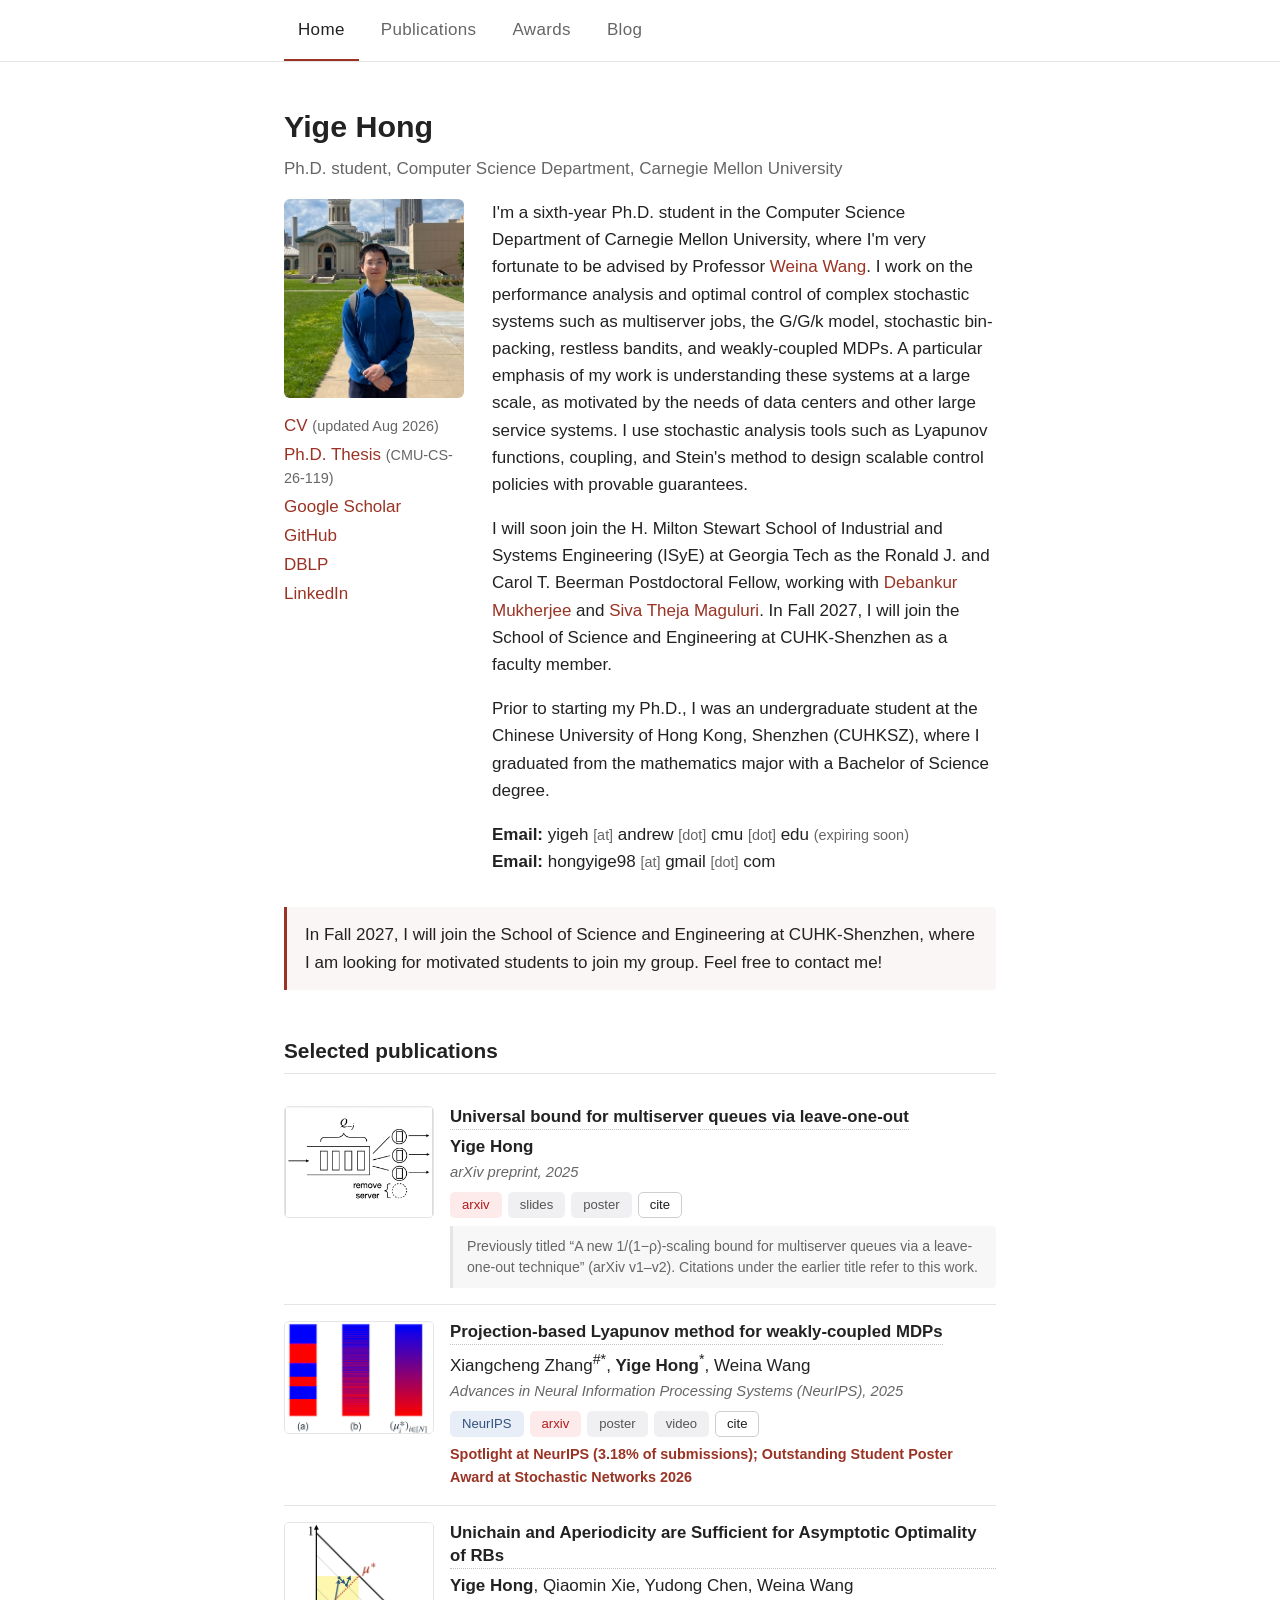
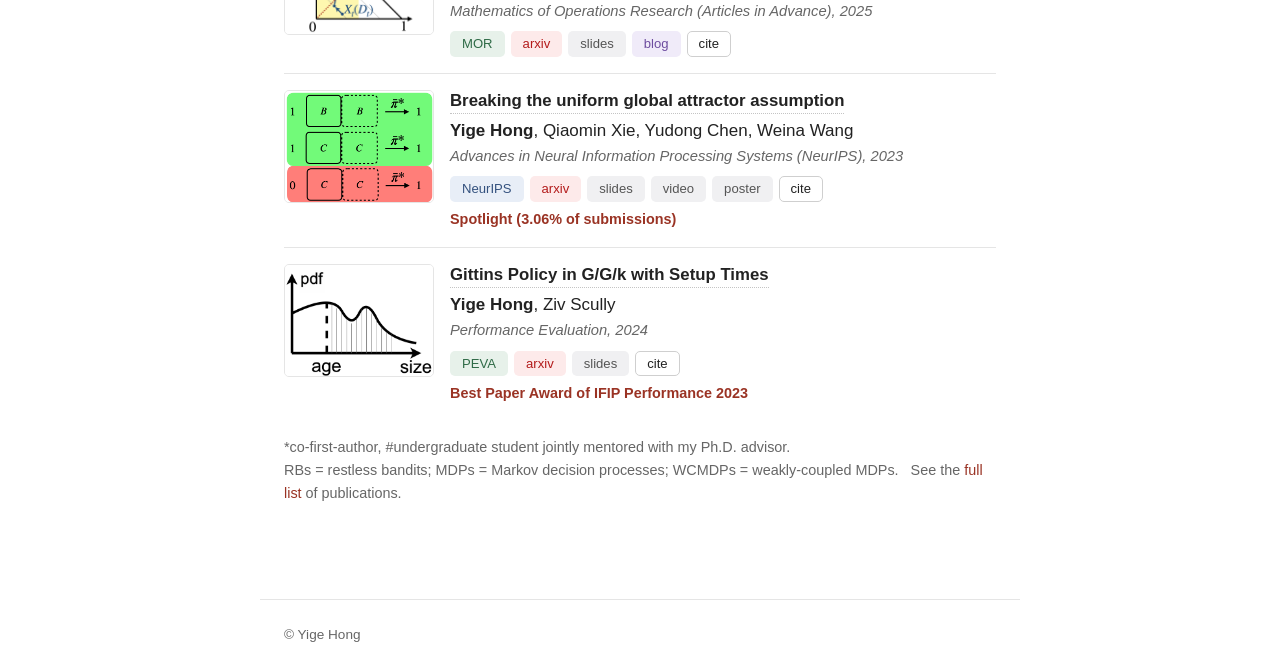
==== index.html @ 91092216 "Updated ggn paper's title and CV" ====
<!doctype html>
<html lang="en">
<head>
  <meta charset="utf-8">
  <meta name="viewport" content="width=device-width, initial-scale=1">
  <title>Yige Hong</title>
  <link rel="stylesheet" href="style.css">
  <!-- GoatCounter: privacy-friendly analytics, no cookies. Dashboard
       at https://yigehong.goatcounter.com (private, login required). -->
  <script data-goatcounter="https://yigehong.goatcounter.com/count"
          async src="https://gc.zgo.at/count.js"></script>
</head>
<body>
  <nav class="topbar">
    <div class="topbar-inner">
      <a href="index.html" class="active">Home</a>
      <a href="publications.html">Publications</a>
      <a href="awards.html">Awards</a>
      <a href="https://www.cs.cmu.edu/~csd-phd-blog/2026/restless-bandits/" target="_blank" rel="noopener">Blog</a>
    </div>
  </nav>

  <main>
    <h1>Yige Hong</h1>
    <p class="subtitle">Ph.D. student, Computer Science Department, Carnegie Mellon University</p>

    <div class="intro">
      <div class="intro-left">
        <img class="photo" src="assets/img/my_photo_cmu.jpeg" alt="Yige Hong">
        <ul class="links">
          <li><a href="assets/pdf/CV260806_YigeHong.pdf?v=3" data-goatcounter-click="cv-pdf">CV</a> <span class="note">(updated Aug 2026)</span></li>
          <li><a href="http://reports-archive.adm.cs.cmu.edu/anon/2026/CMU-CS-26-119.pdf" data-goatcounter-click="thesis-pdf">Ph.D. Thesis</a> <span class="note">(CMU-CS-26-119)</span></li>
          <li><a href="https://scholar.google.com/citations?user=D-5fj0kAAAAJ&hl=en">Google Scholar</a></li>
          <li><a href="https://github.com/yigehong">GitHub</a></li>
          <li><a href="https://dblp.org/pid/301/8925.html">DBLP</a></li>
          <li><a href="https://www.linkedin.com/in/yige-hong-0491a0254/">LinkedIn</a></li>
        </ul>
      </div>
      <div class="bio">
        <p>
          I'm a sixth-year Ph.D. student in the Computer Science Department of
          Carnegie Mellon University, where I'm very fortunate to be advised by
          Professor <a href="http://www.cs.cmu.edu/~weinaw/">Weina Wang</a>.
          I work on the performance analysis and optimal control of complex
          stochastic systems such as multiserver jobs, the G/G/k model,
          stochastic bin-packing, restless bandits, and weakly-coupled MDPs.
          A particular emphasis of my work is understanding these systems at a
          large scale, as motivated by the needs of data centers and other large
          service systems. I use stochastic analysis tools such as Lyapunov
          functions, coupling, and Stein's method to design scalable control
          policies with provable guarantees.
        </p>
        <p>
          I will soon join the H. Milton Stewart School of Industrial and Systems
          Engineering (ISyE) at Georgia Tech as the Ronald J. and Carol T. Beerman
          Postdoctoral Fellow, working with
          <a href="https://sites.google.com/site/debankurm/home">Debankur Mukherjee</a>
          and <a href="https://sites.google.com/site/sivatheja/">Siva Theja Maguluri</a>.
          In Fall 2027, I will join the School of Science and Engineering
          at CUHK-Shenzhen as a faculty member.
        </p>
        <p>
          Prior to starting my Ph.D., I was an undergraduate student at the
          Chinese University of Hong Kong, Shenzhen (CUHKSZ), where I graduated
          from the mathematics major with a Bachelor of Science degree.
        </p>
        <p class="contact">
          <span class="label">Email:</span>
          yigeh <span class="note">[at]</span> andrew <span class="note">[dot]</span> cmu <span class="note">[dot]</span> edu
          <span class="note">(expiring soon)</span>
          <br>
          <span class="label">Email:</span>
          hongyige98 <span class="note">[at]</span> gmail <span class="note">[dot]</span> com
        </p>
      </div>
    </div>

    <div class="callout">
      In Fall 2027, I will join the School of Science and Engineering at
      CUHK-Shenzhen, where I am looking for motivated students to join my group.
      Feel free to contact me!
    </div>

    <h2>Selected publications</h2>
    <div id="selected-pubs"></div>
    <p class="note">
      *co-first-author, #undergraduate student jointly mentored with my Ph.D. advisor.
      <br>
      RBs = restless bandits; MDPs = Markov decision processes; WCMDPs = weakly-coupled MDPs.
      &nbsp; See the <a href="publications.html">full list</a> of publications.
    </p>
  </main>

  <footer>
    &copy; Yige Hong
  </footer>

  <script src="data/publications.js"></script>
  <script src="site.js"></script>
  <script>renderSelectedPublications("selected-pubs");</script>
</body>
</html>
---- style.css ----
/* ---- Minimal academic site ---- */
:root {
  --text: #222;
  --muted: #666;
  --accent: #9a3324;      /* CMU-ish muted red */
  --border: #e5e5e5;
  --bg: #ffffff;
  --maxw: 760px;
}

* { box-sizing: border-box; }

html { -webkit-text-size-adjust: 100%; }

body {
  margin: 0;
  font-family: -apple-system, BlinkMacSystemFont, "Segoe UI", Helvetica, Arial, sans-serif;
  font-size: 17px;
  line-height: 1.6;
  color: var(--text);
  background: var(--bg);
}

a {
  color: var(--accent);
  text-decoration: none;
}
a:hover { text-decoration: underline; }

/* ---- Top bar ---- */
.topbar {
  border-bottom: 1px solid var(--border);
  position: sticky;
  top: 0;
  background: var(--bg);
  z-index: 10;
}
.topbar-inner {
  max-width: var(--maxw);
  margin: 0 auto;
  padding: 0 24px;
  display: flex;
  gap: 8px;
}
.topbar a {
  display: inline-block;
  padding: 16px 14px;
  color: var(--muted);
  font-weight: 500;
  letter-spacing: 0.02em;
}
.topbar a:hover { color: var(--text); text-decoration: none; }
.topbar a.active { color: var(--text); border-bottom: 2px solid var(--accent); }

/* ---- Layout ---- */
main {
  max-width: var(--maxw);
  margin: 0 auto;
  padding: 40px 24px 80px;
}

h1 { font-size: 1.9rem; margin: 0 0 4px; }
h2 {
  font-size: 1.3rem;
  margin: 44px 0 16px;
  padding-bottom: 6px;
  border-bottom: 1px solid var(--border);
}
.subtitle { color: var(--muted); margin-top: 0; }

/* ---- Home intro ---- */
.intro { display: flex; gap: 28px; align-items: flex-start; flex-wrap: wrap; }
.intro-left { width: 180px; flex-shrink: 0; }
.intro .photo {
  width: 100%;
  border-radius: 6px;
  display: block;
}
.intro .bio { flex: 1; min-width: 260px; }
.intro .bio p:first-child { margin-top: 0; }

.contact { margin-top: 8px; margin-bottom: 4px; }
.contact .label { font-weight: 600; }

/* Link list stacked under the photo. */
.links {
  list-style: none;
  padding: 0;
  margin: 14px 0 0;
  font-weight: 500;
}
.links li { padding: 3px 0; line-height: 1.35; }

.callout {
  margin-top: 28px;
  padding: 14px 18px;
  background: #faf6f5;
  border-left: 3px solid var(--accent);
  border-radius: 0 4px 4px 0;
}

/* ---- View toggle ---- */
.view-toggle {
  display: inline-flex;
  border: 1px solid var(--border);
  border-radius: 6px;
  overflow: hidden;
  margin: 4px 0 8px;
}
.view-toggle button {
  border: none;
  background: var(--bg);
  color: var(--muted);
  font: inherit;
  font-size: 0.92rem;
  padding: 7px 16px;
  cursor: pointer;
}
.view-toggle button + button { border-left: 1px solid var(--border); }
.view-toggle button:hover { color: var(--text); }
.view-toggle button.active { background: var(--accent); color: #fff; }

/* ---- Year-group header (chronological view) ---- */
.year-head {
  font-size: 1.05rem;
  color: var(--muted);
  font-weight: 600;
  letter-spacing: 0.04em;
  margin: 32px 0 4px;
  padding-bottom: 4px;
  border-bottom: 1px solid var(--border);
}
.year-head:first-child { margin-top: 12px; }

/* ---- Area selector (by-area view) ---- */
.area-cards {
  display: grid;
  grid-template-columns: 1fr 1fr;
  gap: 16px;
  margin: 8px 0 24px;
}
.area-card {
  display: flex;
  flex-direction: column;
  gap: 8px;
  padding: 10px;
  background: var(--bg);
  border: 1px solid var(--border);
  border-radius: 8px;
  cursor: pointer;
  font: inherit;
  text-align: center;
  transition: border-color 0.12s ease, box-shadow 0.12s ease;
}
.area-card:hover { border-color: var(--muted); }
.area-card.active {
  border-color: var(--accent);
  box-shadow: 0 0 0 1px var(--accent);
}
.area-card-img {
  display: block;
  width: 100%;
  height: auto;
  border-radius: 4px;
}
.area-card-label {
  font-size: 0.92rem;
  font-weight: 600;
  color: var(--text);
  line-height: 1.3;
}

/* Slim bar for image-less areas (e.g. "Other topics"). */
.area-bars { margin: 0 0 24px; }
.area-bar {
  display: flex;
  align-items: center;
  justify-content: space-between;
  width: 100%;
  padding: 11px 16px;
  background: var(--bg);
  border: 1px solid var(--border);
  border-radius: 8px;
  cursor: pointer;
  font: inherit;
  text-align: left;
  transition: border-color 0.12s ease, box-shadow 0.12s ease;
}
.area-bar:hover { border-color: var(--muted); }
.area-bar.active {
  border-color: var(--accent);
  box-shadow: 0 0 0 1px var(--accent);
}
.area-bar-label { font-size: 0.92rem; font-weight: 600; color: var(--text); }
.area-bar-chevron { color: var(--muted); font-size: 1.2rem; line-height: 1; }

/* ---- Publications (title-first hierarchy) ---- */
.pub-list { list-style: none; padding: 0; margin: 0; }
.pub-list li {
  padding: 16px 0;
  border-bottom: 1px solid var(--border);
}
.pub-list li:last-child { border-bottom: none; }
.pub-list li.has-thumb {
  display: flex;
  gap: 16px;
  align-items: flex-start;
}
.pub-thumb {
  width: 150px;
  flex-shrink: 0;
  aspect-ratio: 4 / 3;
  object-fit: cover;
  object-position: left top;   /* crop the lower / right part */
  border: 1px solid var(--border);
  border-radius: 5px;
  background: #fafafa;
}
.pub-body { flex: 1; min-width: 0; }

/* Typographic "cover" tile for works without a thumbnail. */
.pub-thumb-cover {
  display: flex;
  align-items: center;
  justify-content: center;
  text-align: center;
  padding: 8px;
  background: linear-gradient(135deg, #dcebff, #e9e2ff);
  color: #33529c;
}
.pub-thumb-cover span {
  font-size: 0.82rem;
  font-weight: 600;
  letter-spacing: 0.01em;
  line-height: 1.25;
}

.pub-head {
  display: flex;
  gap: 8px;
  align-items: baseline;
}
.pub-title {
  font-size: 1.05rem;
  font-weight: 600;
  line-height: 1.35;
  color: var(--text);
}
/* Shortened titles carry the full version in a custom hover
   tooltip (immediate, unlike the delayed native title tooltip). */
.pub-title[data-full] {
  position: relative;
  border-bottom: 1px dotted #c4c4c4;
  cursor: help;
}
.pub-title[data-full]:hover::after {
  content: attr(data-full);
  position: absolute;
  left: 0;
  top: calc(100% + 6px);
  z-index: 30;
  width: max-content;
  max-width: 360px;
  white-space: normal;
  font-size: 0.82rem;
  font-weight: 400;
  line-height: 1.4;
  color: #fff;
  background: #2a2a2a;
  padding: 8px 11px;
  border-radius: 6px;
  box-shadow: 0 6px 18px rgba(0, 0, 0, 0.22);
}
.pub-authors { margin-top: 3px; color: var(--text); }
.pub-authors b { font-weight: 600; }
.pub-venue {
  margin-top: 1px;
  font-style: italic;
  font-size: 0.92rem;
  color: var(--muted);
}
.pub-actions {
  margin-top: 8px;
  display: flex;
  align-items: center;
  gap: 6px;
  flex-wrap: wrap;
}

/* Link + cite buttons share a pill shape. */
.pub-link-btn,
.cite-btn {
  display: inline-block;
  font: inherit;
  font-size: 0.82rem;
  line-height: 1.2;
  border: 1px solid transparent;
  border-radius: 5px;
  padding: 4px 11px;
  cursor: pointer;
  text-decoration: none;
  transition: background-color 0.12s ease, color 0.12s ease, border-color 0.12s ease;
}
.pub-link-btn:hover { text-decoration: none; color: #fff; }

/* Publication-type links, each its own color; artifact links
   (slides / poster / video / talk) share one neutral color. */
.link-arxiv      { background: #fdeaea; color: #b31b1b; }  /* arXiv red */
.link-arxiv:hover { background: #b31b1b; }
.link-journal    { background: #e7f1ea; color: #2f6b47; }  /* journal green */
.link-journal:hover { background: #2f6b47; }
.link-conference { background: #e8eef7; color: #33517e; }  /* conference blue */
.link-conference:hover { background: #33517e; }
.link-resource   { background: #f0f0f2; color: #555; }     /* slides/poster/... */
.link-resource:hover { background: #555; }
.link-blog       { background: #f0ebf9; color: #6d4c9f; }  /* blog post */
.link-blog:hover { background: #6d4c9f; }

/* Cite: outlined, to set the special action apart from the
   filled resource/venue pills. */
.cite-btn {
  background: transparent;
  color: var(--text);
  border-color: #cfcfcf;
}
.cite-btn:hover { background: var(--text); color: #fff; border-color: var(--text); }
.cite-btn.cite-done { background: #2f6b47; color: #fff; border-color: #2f6b47; }

.award {
  margin-top: 6px;
  color: var(--accent);
  font-weight: 600;
  font-size: 0.9rem;
}

/* Explanatory note for a work (e.g. authorship clarification). */
.pub-note {
  margin-top: 8px;
  padding: 10px 14px;
  font-size: 0.88rem;
  line-height: 1.5;
  color: var(--muted);
  background: #f7f7f8;
  border-left: 3px solid var(--border);
  border-radius: 0 4px 4px 0;
}
.pub-note p { margin: 0 0 8px; }
.pub-note p:last-child { margin-bottom: 0; }
.pub-note-credit {
  font-size: 0.92rem;
  font-weight: 500;
  color: var(--text);
}
.note { color: var(--muted); font-size: 0.9rem; }

/* ---- Awards page ---- */
.award-list { list-style: none; padding: 0; margin: 0; }
.award-list li {
  display: flex;
  justify-content: space-between;
  gap: 20px;
  align-items: baseline;
  padding: 14px 0;
  border-bottom: 1px solid var(--border);
}
.award-list li:last-child { border-bottom: none; }
.award-name { font-weight: 500; }
.award-paper { font-weight: 400; font-style: italic; color: var(--muted); }
.award-year {
  flex-shrink: 0;
  color: var(--muted);
  font-variant-numeric: tabular-nums;
}

footer {
  max-width: var(--maxw);
  margin: 0 auto;
  padding: 24px;
  color: var(--muted);
  font-size: 0.85rem;
  border-top: 1px solid var(--border);
}

@media (max-width: 520px) {
  body { font-size: 16px; }
  .intro-left { width: 140px; }
  .area-cards { grid-template-columns: 1fr; }
  .pub-list li.has-thumb { flex-direction: column; }
  .pub-thumb { width: 100%; max-width: 220px; }
}
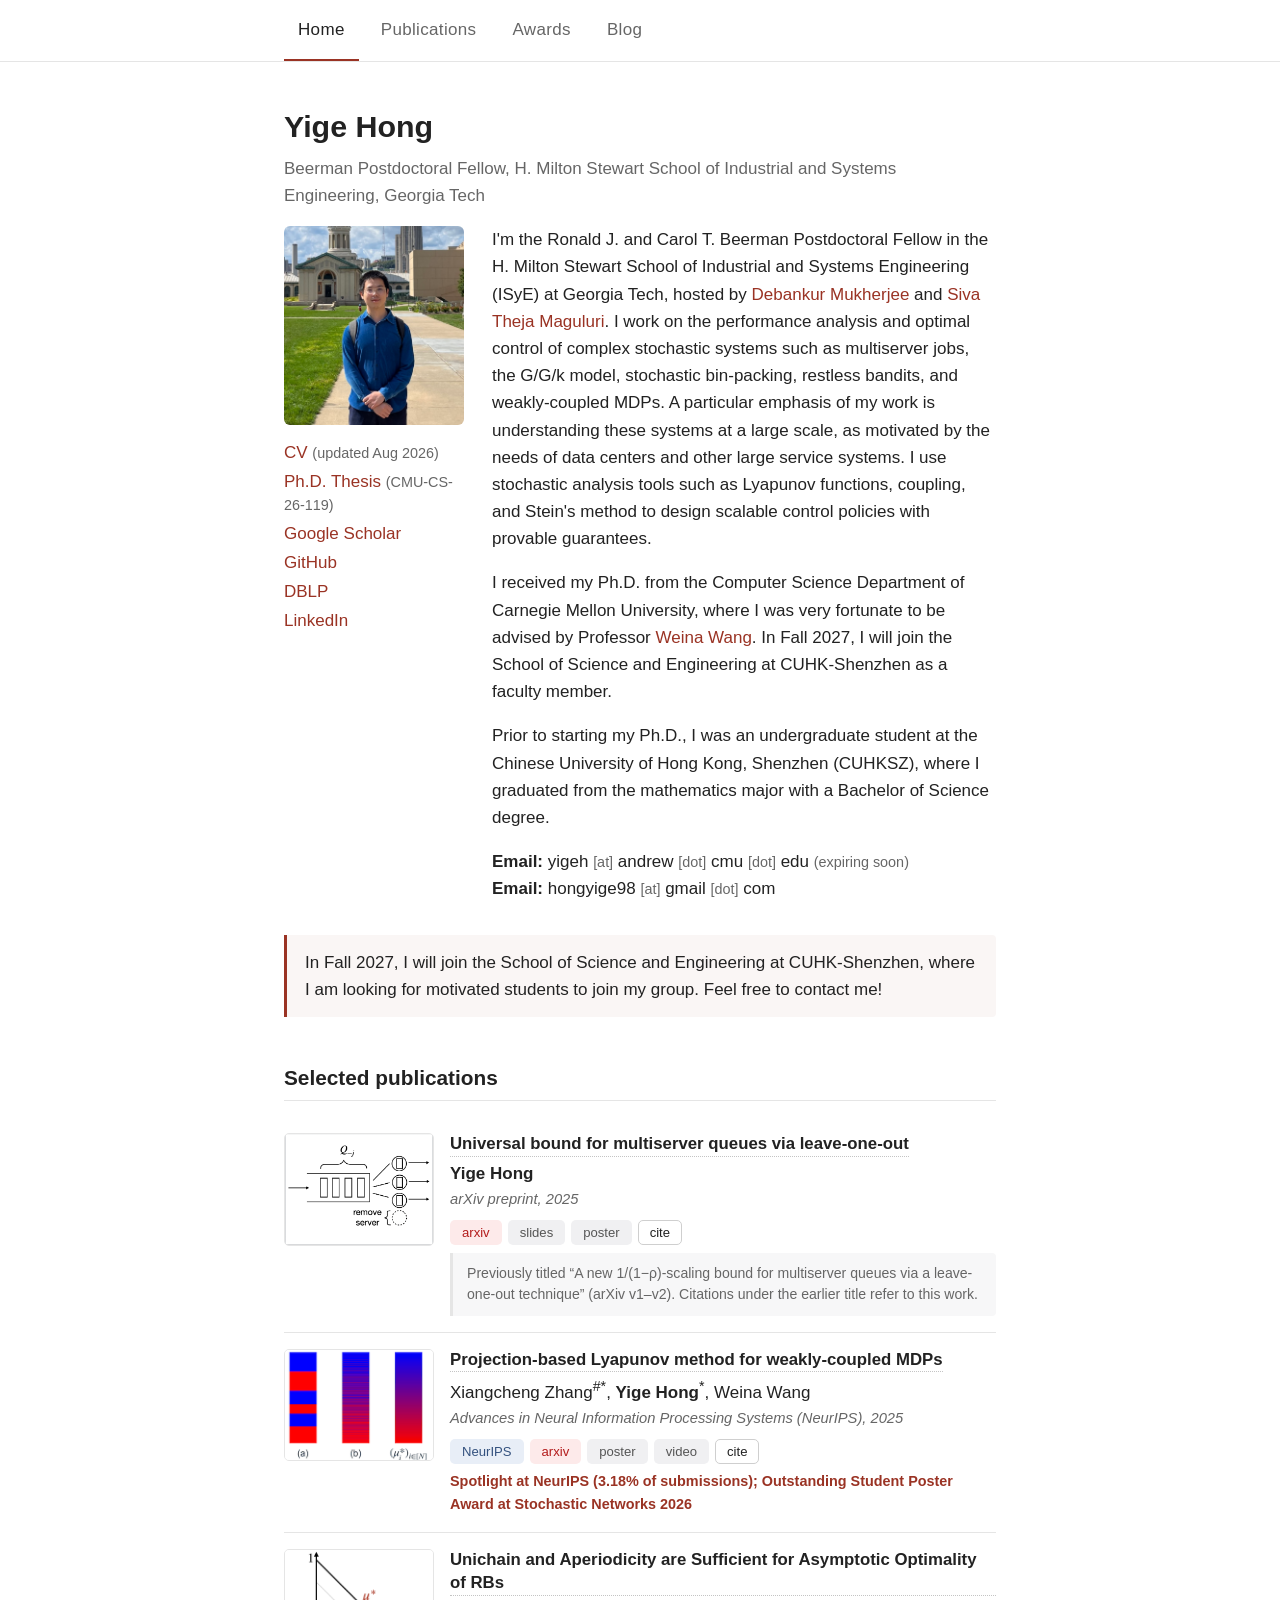
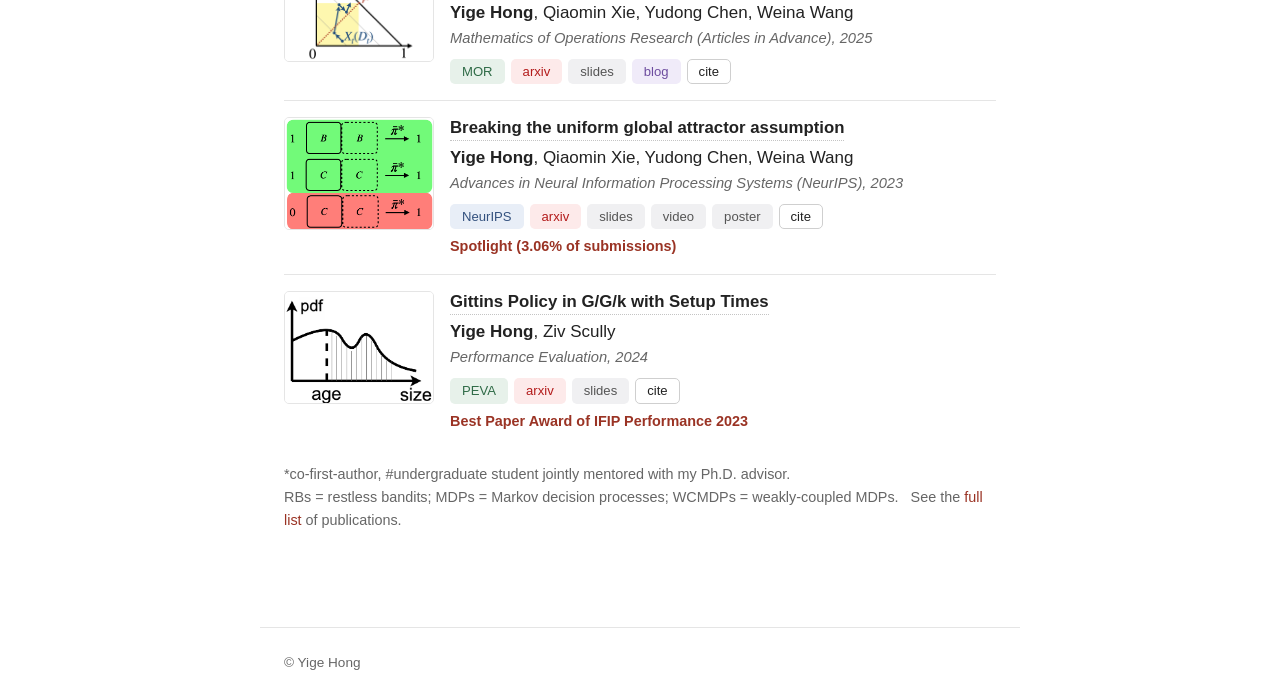
==== commit d78fbb0e: "Updated intro to reflect affiliation change; fixed arxiv bib format" ====
--- a/index.html
+++ b/index.html
@@ -22,7 +22,7 @@
 
   <main>
     <h1>Yige Hong</h1>
-    <p class="subtitle">Ph.D. student, Computer Science Department, Carnegie Mellon University</p>
+    <p class="subtitle">Beerman Postdoctoral Fellow, H. Milton Stewart School of Industrial and Systems Engineering, Georgia Tech</p>
 
     <div class="intro">
       <div class="intro-left">
@@ -38,9 +38,11 @@
       </div>
       <div class="bio">
         <p>
-          I'm a sixth-year Ph.D. student in the Computer Science Department of
-          Carnegie Mellon University, where I'm very fortunate to be advised by
-          Professor <a href="http://www.cs.cmu.edu/~weinaw/">Weina Wang</a>.
+          I'm the Ronald J. and Carol T. Beerman Postdoctoral Fellow in the
+          H. Milton Stewart School of Industrial and Systems Engineering (ISyE)
+          at Georgia Tech, hosted by
+          <a href="https://sites.google.com/site/debankurm/home">Debankur Mukherjee</a>
+          and <a href="https://sites.google.com/site/sivatheja/">Siva Theja Maguluri</a>.
           I work on the performance analysis and optimal control of complex
           stochastic systems such as multiserver jobs, the G/G/k model,
           stochastic bin-packing, restless bandits, and weakly-coupled MDPs.
@@ -51,11 +53,9 @@
           policies with provable guarantees.
         </p>
         <p>
-          I will soon join the H. Milton Stewart School of Industrial and Systems
-          Engineering (ISyE) at Georgia Tech as the Ronald J. and Carol T. Beerman
-          Postdoctoral Fellow, working with
-          <a href="https://sites.google.com/site/debankurm/home">Debankur Mukherjee</a>
-          and <a href="https://sites.google.com/site/sivatheja/">Siva Theja Maguluri</a>.
+          I received my Ph.D. from the Computer Science Department of Carnegie
+          Mellon University, where I was very fortunate to be advised by
+          Professor <a href="http://www.cs.cmu.edu/~weinaw/">Weina Wang</a>.
           In Fall 2027, I will join the School of Science and Engineering
           at CUHK-Shenzhen as a faculty member.
         </p>
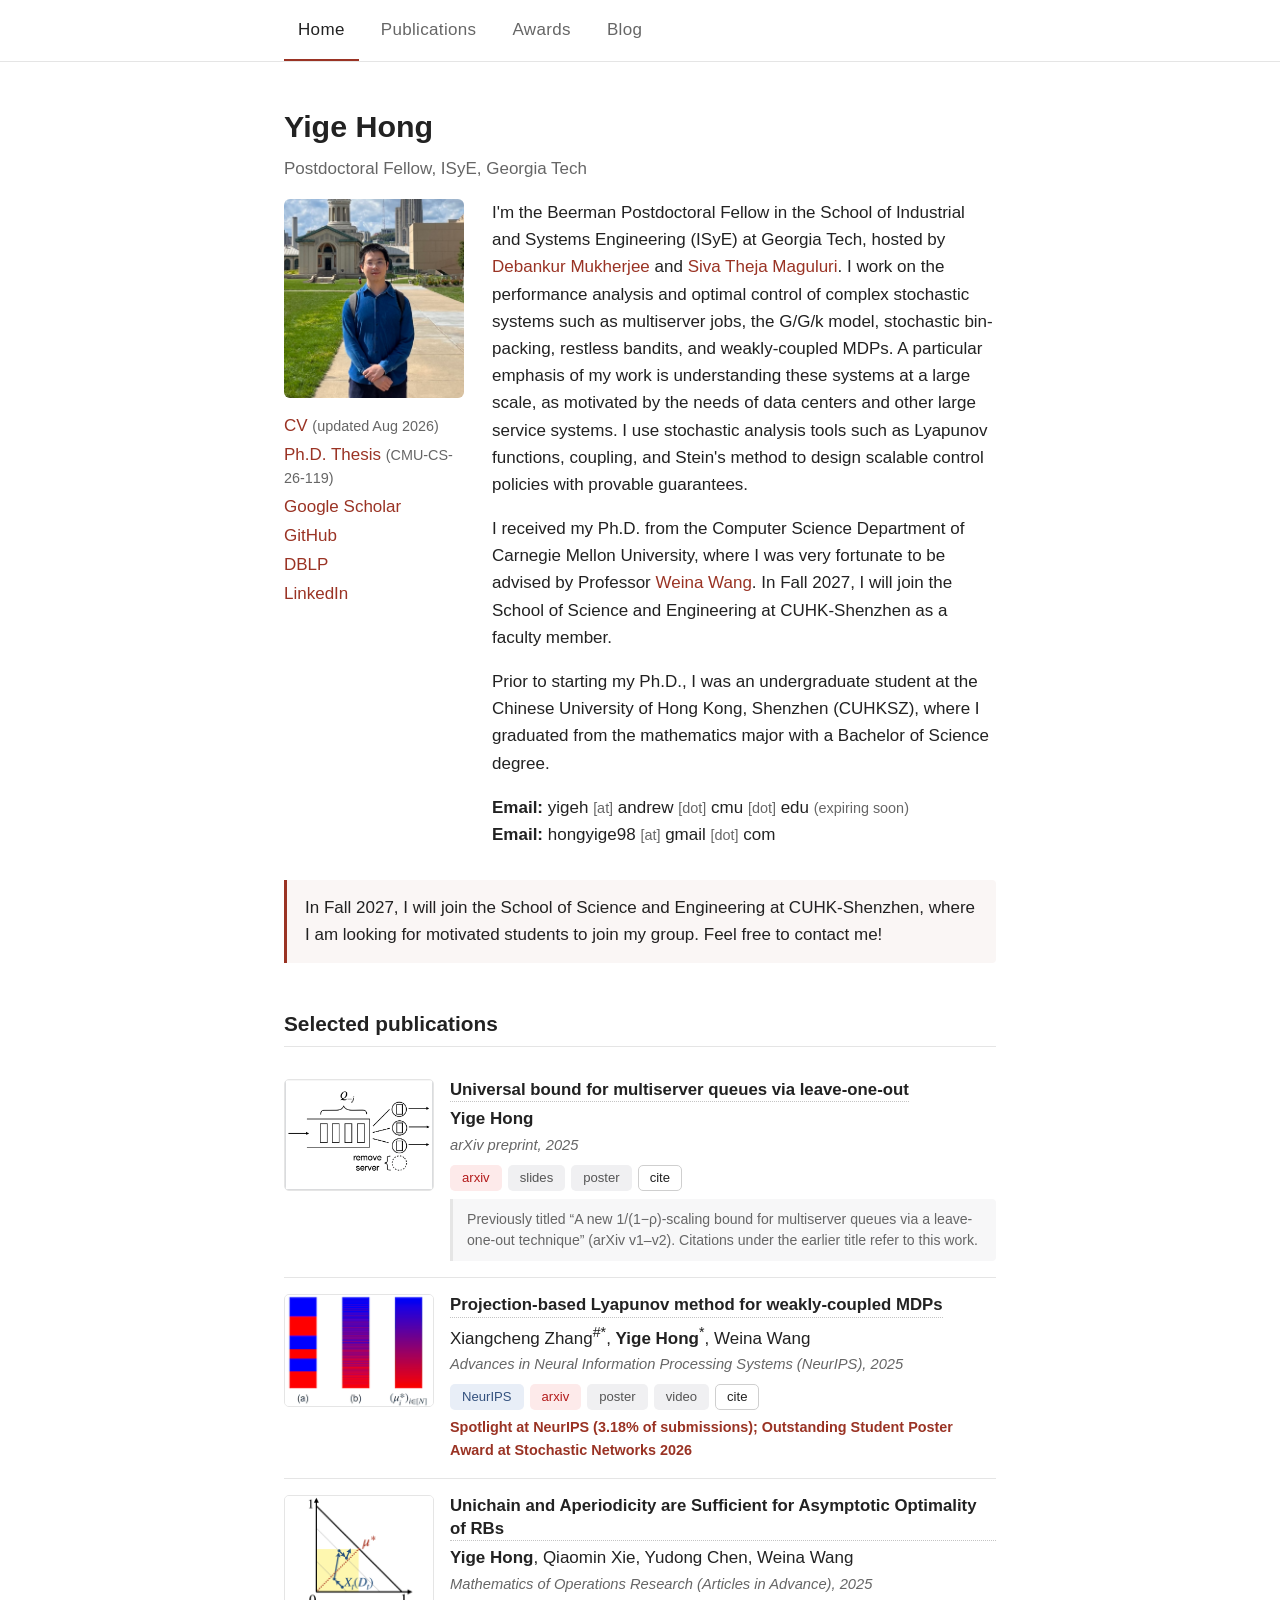
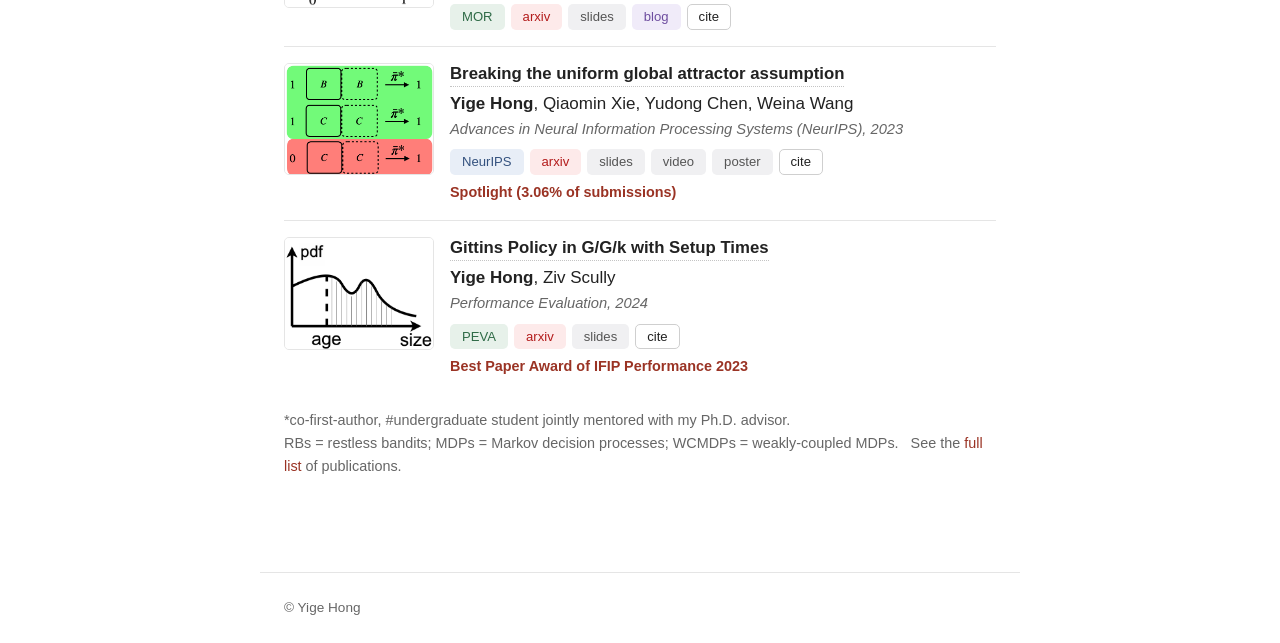
==== commit e67f46b4: "Updated affiliation wording in subtitle and bio" ====
--- a/index.html
+++ b/index.html
@@ -22,7 +22,7 @@
 
   <main>
     <h1>Yige Hong</h1>
-    <p class="subtitle">Beerman Postdoctoral Fellow, H. Milton Stewart School of Industrial and Systems Engineering, Georgia Tech</p>
+    <p class="subtitle">Postdoctoral Fellow, ISyE, Georgia Tech</p>
 
     <div class="intro">
       <div class="intro-left">
@@ -38,9 +38,8 @@
       </div>
       <div class="bio">
         <p>
-          I'm the Ronald J. and Carol T. Beerman Postdoctoral Fellow in the
-          H. Milton Stewart School of Industrial and Systems Engineering (ISyE)
-          at Georgia Tech, hosted by
+          I'm the Beerman Postdoctoral Fellow in the School of Industrial and
+          Systems Engineering (ISyE) at Georgia Tech, hosted by
           <a href="https://sites.google.com/site/debankurm/home">Debankur Mukherjee</a>
           and <a href="https://sites.google.com/site/sivatheja/">Siva Theja Maguluri</a>.
           I work on the performance analysis and optimal control of complex
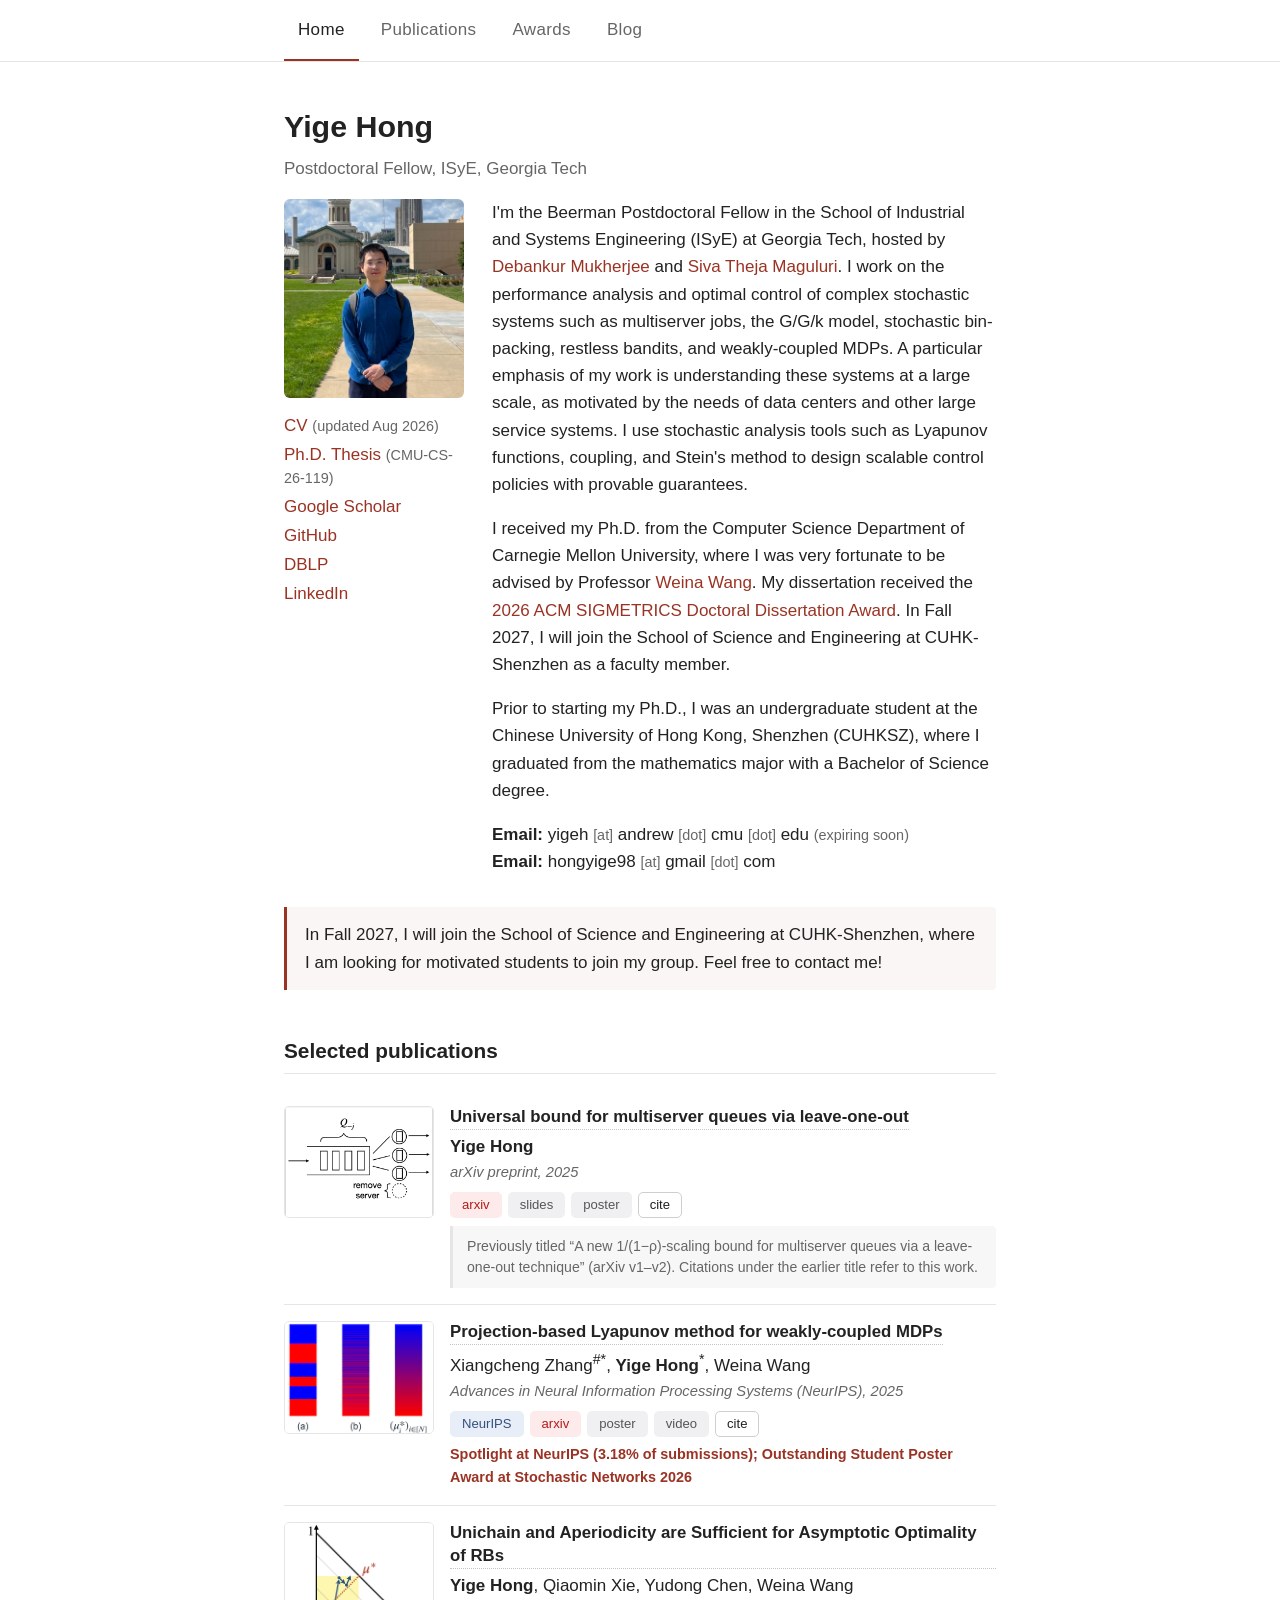
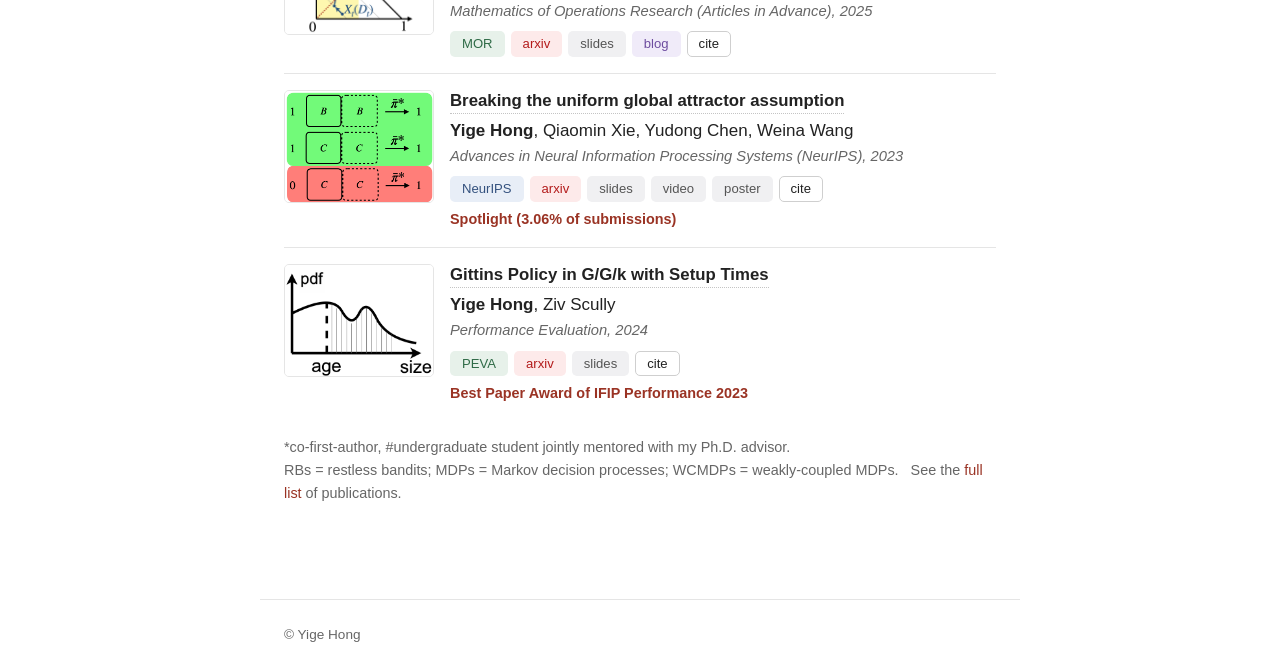
==== commit f3234cec: "Added SIGMETRICS dissertation award" ====
--- a/index.html
+++ b/index.html
@@ -55,6 +55,8 @@
           I received my Ph.D. from the Computer Science Department of Carnegie
           Mellon University, where I was very fortunate to be advised by
           Professor <a href="http://www.cs.cmu.edu/~weinaw/">Weina Wang</a>.
+          My dissertation received the
+          <a href="awards.html">2026 ACM SIGMETRICS Doctoral Dissertation Award</a>.
           In Fall 2027, I will join the School of Science and Engineering
           at CUHK-Shenzhen as a faculty member.
         </p>
--- a/style.css
+++ b/style.css
@@ -351,6 +351,35 @@
   font-weight: 500;
   color: var(--text);
 }
+
+/* Display equation inside a note. Built from plain HTML, Unicode
+   symbols and a border-bottom fraction bar, so the site stays
+   build-free and pulls in no math-typesetting library. */
+.pub-note .pub-eq {
+  margin: 12px 0;
+  text-align: center;
+  font-family: Georgia, "Times New Roman", serif;
+  font-size: 0.95rem;
+  line-height: 1.35;
+  color: var(--text);
+  overflow-x: auto;
+}
+.pub-eq .frac {
+  display: inline-block;
+  vertical-align: middle;
+  text-align: center;
+  margin-left: 5px;
+}
+.pub-eq .frac-num {
+  display: block;
+  padding: 0 7px 3px;
+  border-bottom: 1px solid currentColor;
+  white-space: nowrap;
+}
+.pub-eq .frac-den {
+  display: block;
+  padding: 3px 7px 0;
+}
 .note { color: var(--muted); font-size: 0.9rem; }
 
 /* ---- Awards page ---- */
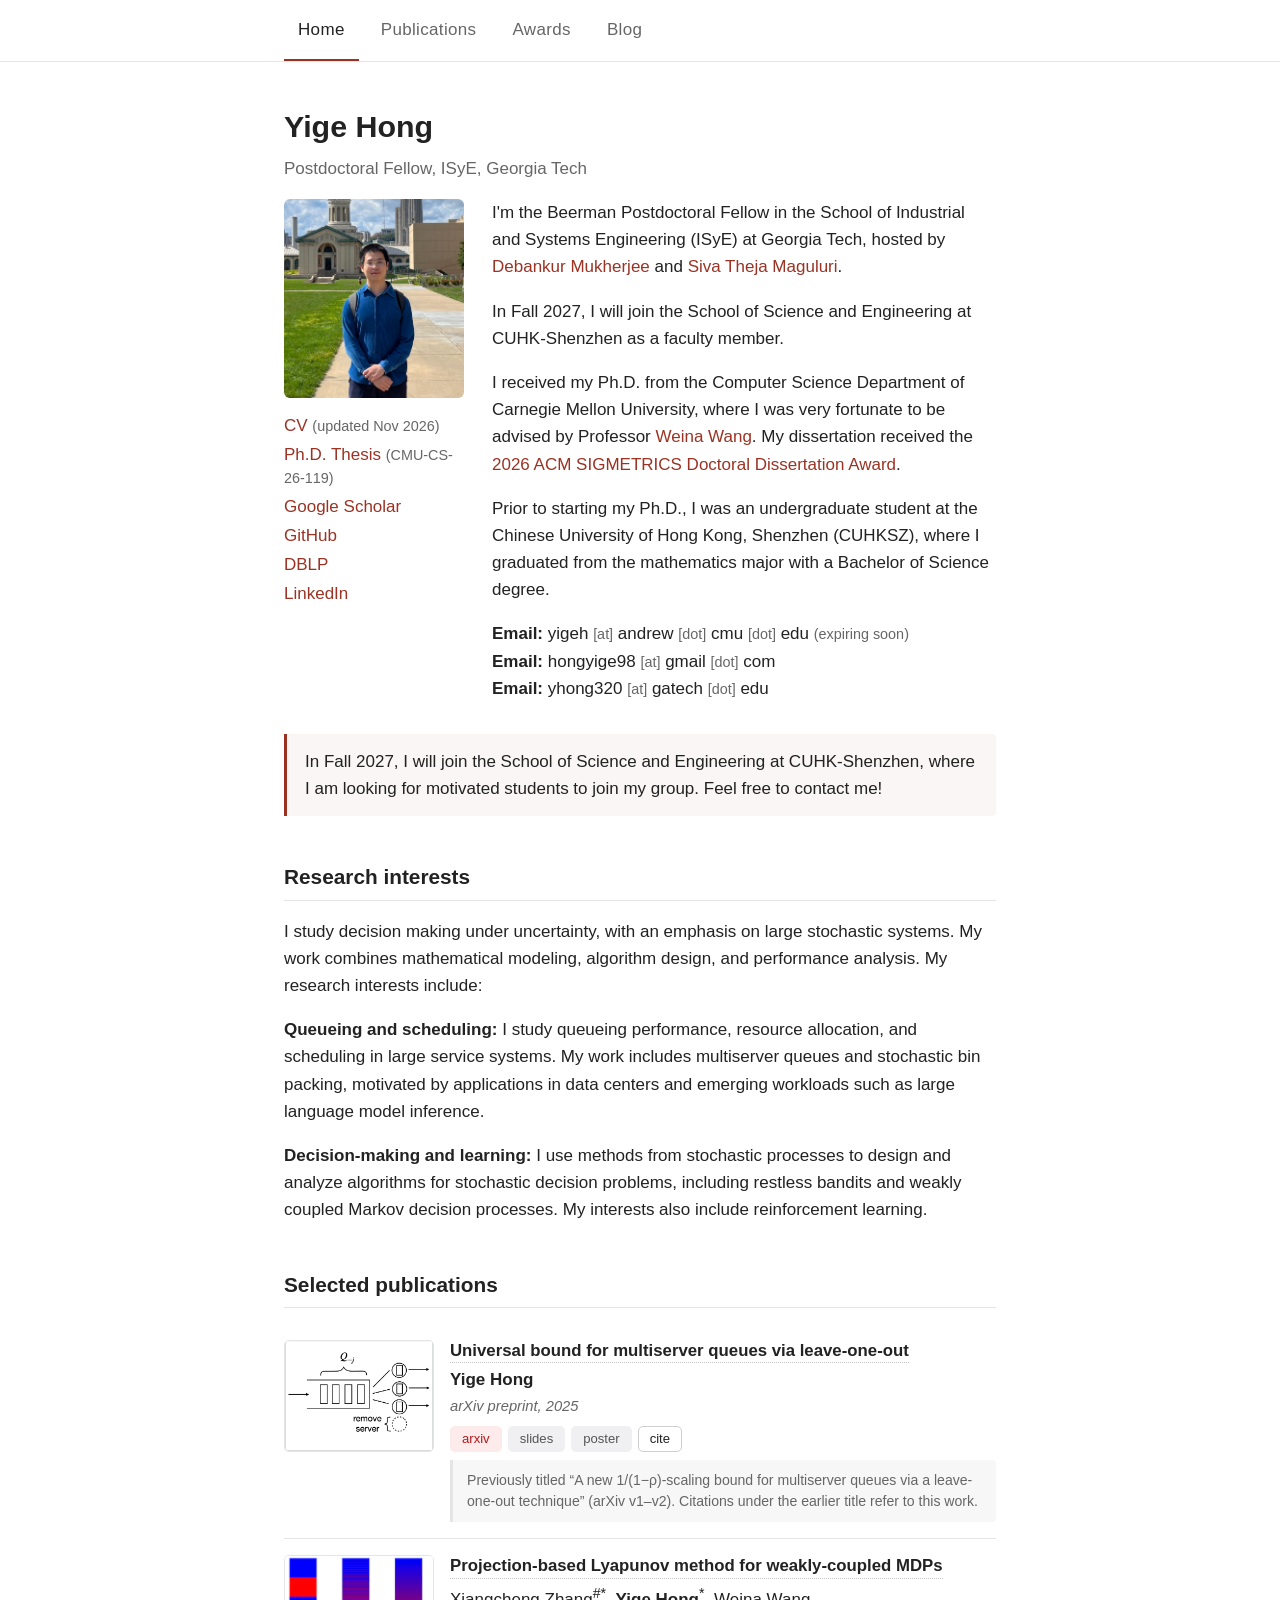
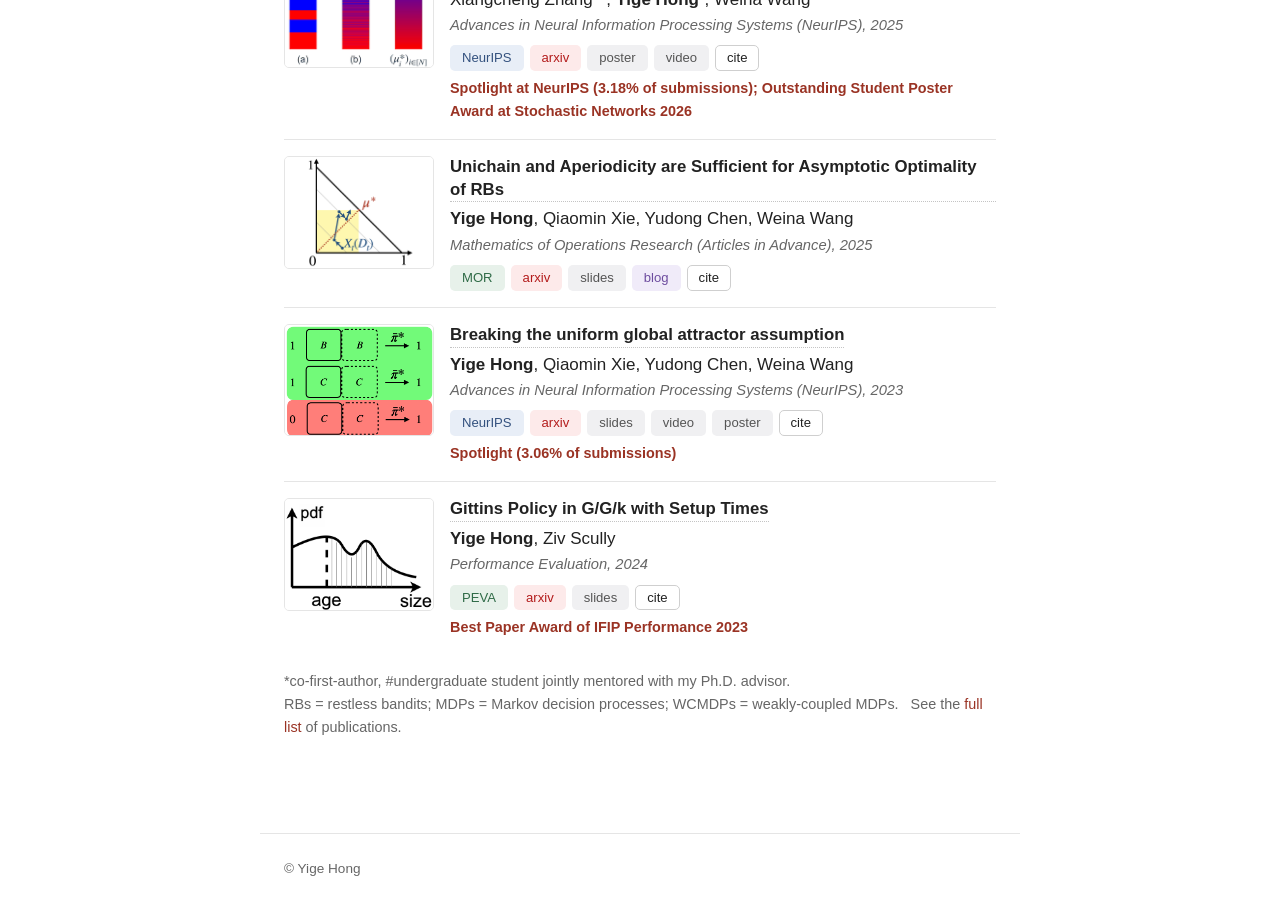
==== commit eca8ea17: "Updated intro, CV, email, and publication list format" ====
--- a/index.html
+++ b/index.html
@@ -28,7 +28,7 @@
       <div class="intro-left">
         <img class="photo" src="assets/img/my_photo_cmu.jpeg" alt="Yige Hong">
         <ul class="links">
-          <li><a href="assets/pdf/CV260806_YigeHong.pdf?v=3" data-goatcounter-click="cv-pdf">CV</a> <span class="note">(updated Aug 2026)</span></li>
+          <li><a href="assets/pdf/CV261113_YigeHong.pdf?v=3" data-goatcounter-click="cv-pdf">CV</a> <span class="note">(updated Nov 2026)</span></li>
           <li><a href="http://reports-archive.adm.cs.cmu.edu/anon/2026/CMU-CS-26-119.pdf" data-goatcounter-click="thesis-pdf">Ph.D. Thesis</a> <span class="note">(CMU-CS-26-119)</span></li>
           <li><a href="https://scholar.google.com/citations?user=D-5fj0kAAAAJ&hl=en">Google Scholar</a></li>
           <li><a href="https://github.com/yigehong">GitHub</a></li>
@@ -42,23 +42,17 @@
           Systems Engineering (ISyE) at Georgia Tech, hosted by
           <a href="https://sites.google.com/site/debankurm/home">Debankur Mukherjee</a>
           and <a href="https://sites.google.com/site/sivatheja/">Siva Theja Maguluri</a>.
-          I work on the performance analysis and optimal control of complex
-          stochastic systems such as multiserver jobs, the G/G/k model,
-          stochastic bin-packing, restless bandits, and weakly-coupled MDPs.
-          A particular emphasis of my work is understanding these systems at a
-          large scale, as motivated by the needs of data centers and other large
-          service systems. I use stochastic analysis tools such as Lyapunov
-          functions, coupling, and Stein's method to design scalable control
-          policies with provable guarantees.
+        </p>
+        <p>
+          In Fall 2027, I will join the School of Science and Engineering
+          at CUHK-Shenzhen as a faculty member.
         </p>
         <p>
           I received my Ph.D. from the Computer Science Department of Carnegie
           Mellon University, where I was very fortunate to be advised by
           Professor <a href="http://www.cs.cmu.edu/~weinaw/">Weina Wang</a>.
           My dissertation received the
-          <a href="awards.html">2026 ACM SIGMETRICS Doctoral Dissertation Award</a>.
-          In Fall 2027, I will join the School of Science and Engineering
-          at CUHK-Shenzhen as a faculty member.
+          <a href="https://www.sigmetrics.org/dissertationaward-2026.shtml">2026 ACM SIGMETRICS Doctoral Dissertation Award</a>.
         </p>
         <p>
           Prior to starting my Ph.D., I was an undergraduate student at the
@@ -72,6 +66,9 @@
           <br>
           <span class="label">Email:</span>
           hongyige98 <span class="note">[at]</span> gmail <span class="note">[dot]</span> com
+          <br>
+          <span class="label">Email:</span>
+          yhong320 <span class="note">[at]</span> gatech <span class="note">[dot]</span> edu
         </p>
       </div>
     </div>
@@ -81,6 +78,27 @@
       CUHK-Shenzhen, where I am looking for motivated students to join my group.
       Feel free to contact me!
     </div>
+
+    <h2>Research interests</h2>
+    <p>
+      I study decision making under uncertainty, with an emphasis on large
+      stochastic systems. My work combines mathematical modeling, algorithm
+      design, and performance analysis. My research interests include:
+    </p>
+    <p>
+      <strong>Queueing and scheduling:</strong> I study queueing performance,
+      resource allocation, and scheduling in large service systems. My work
+      includes multiserver queues and stochastic bin packing, motivated by
+      applications in data centers and emerging workloads such as large
+      language model inference.
+    </p>
+    <p>
+      <strong>Decision-making and learning:</strong> I use methods from
+      stochastic processes to design and analyze algorithms for stochastic
+      decision problems, including restless bandits and weakly coupled
+      Markov decision processes. My interests also include reinforcement
+      learning.
+    </p>
 
     <h2>Selected publications</h2>
     <div id="selected-pubs"></div>
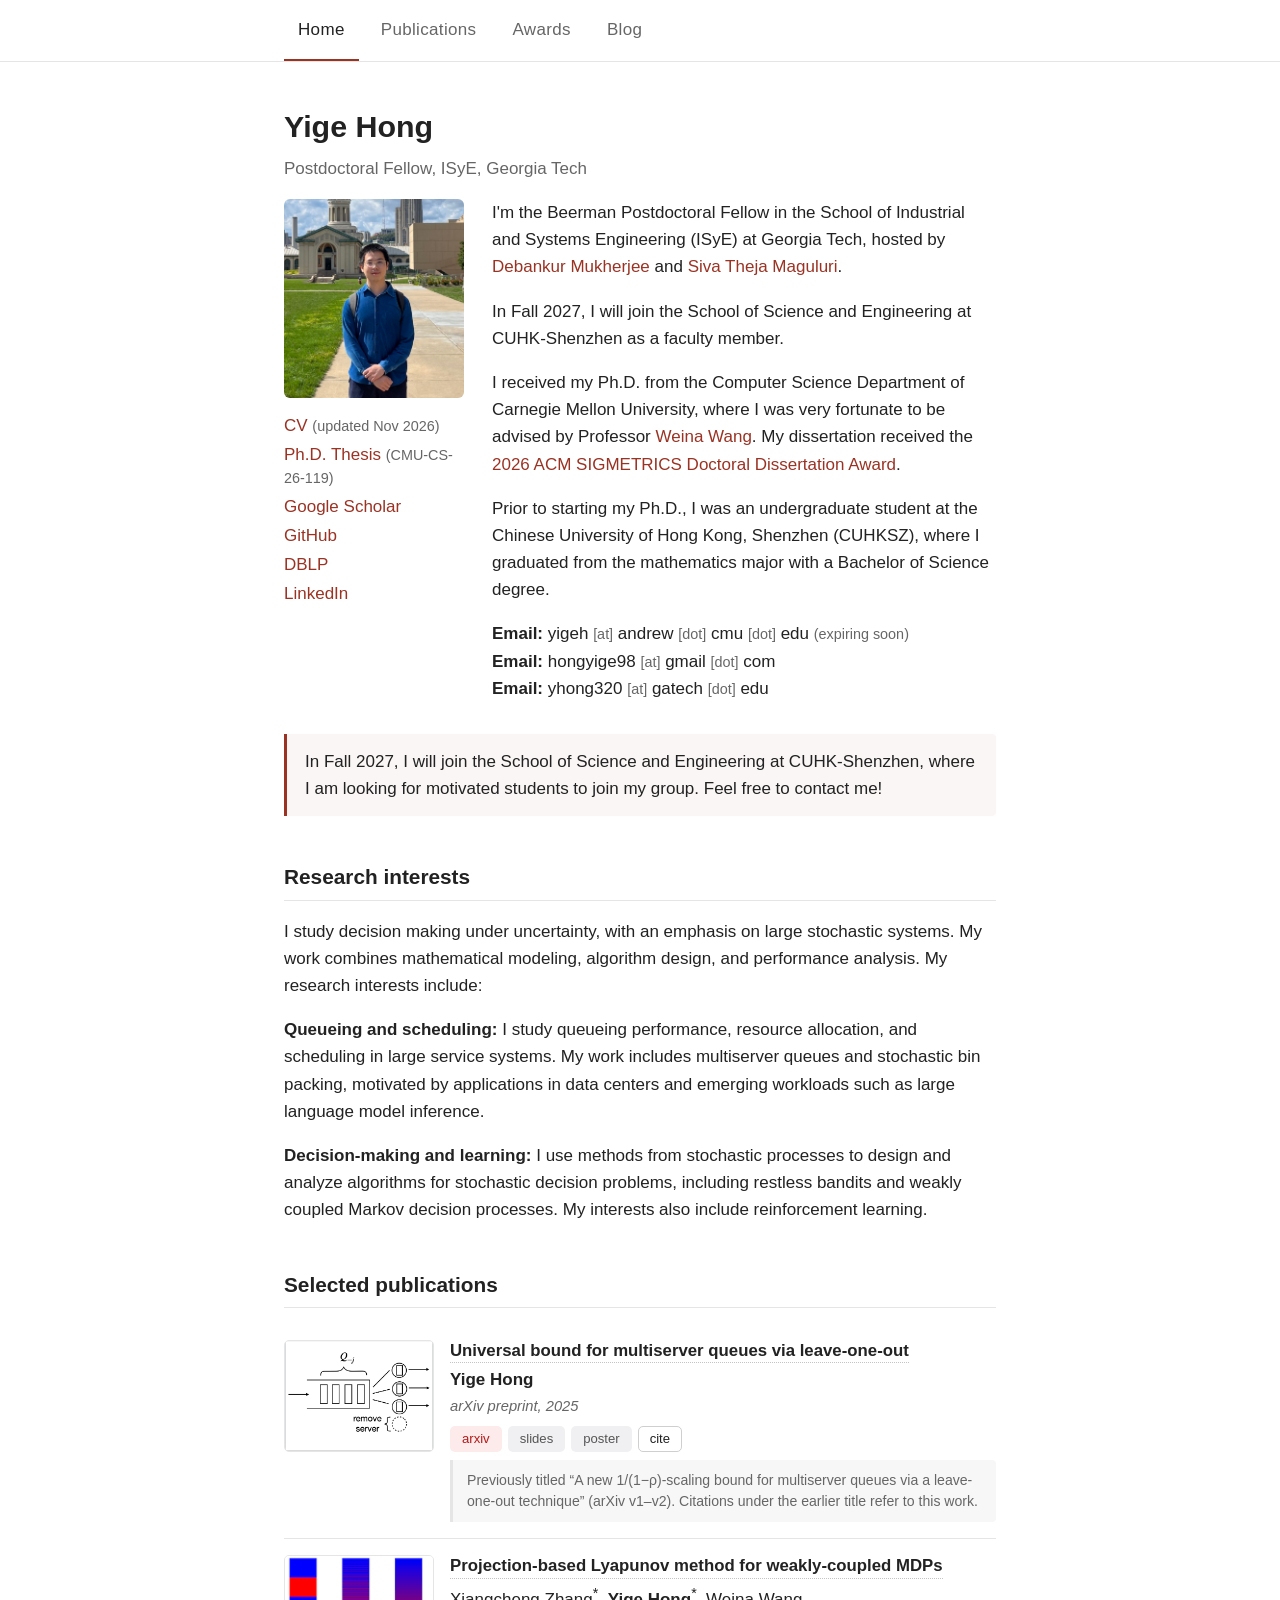
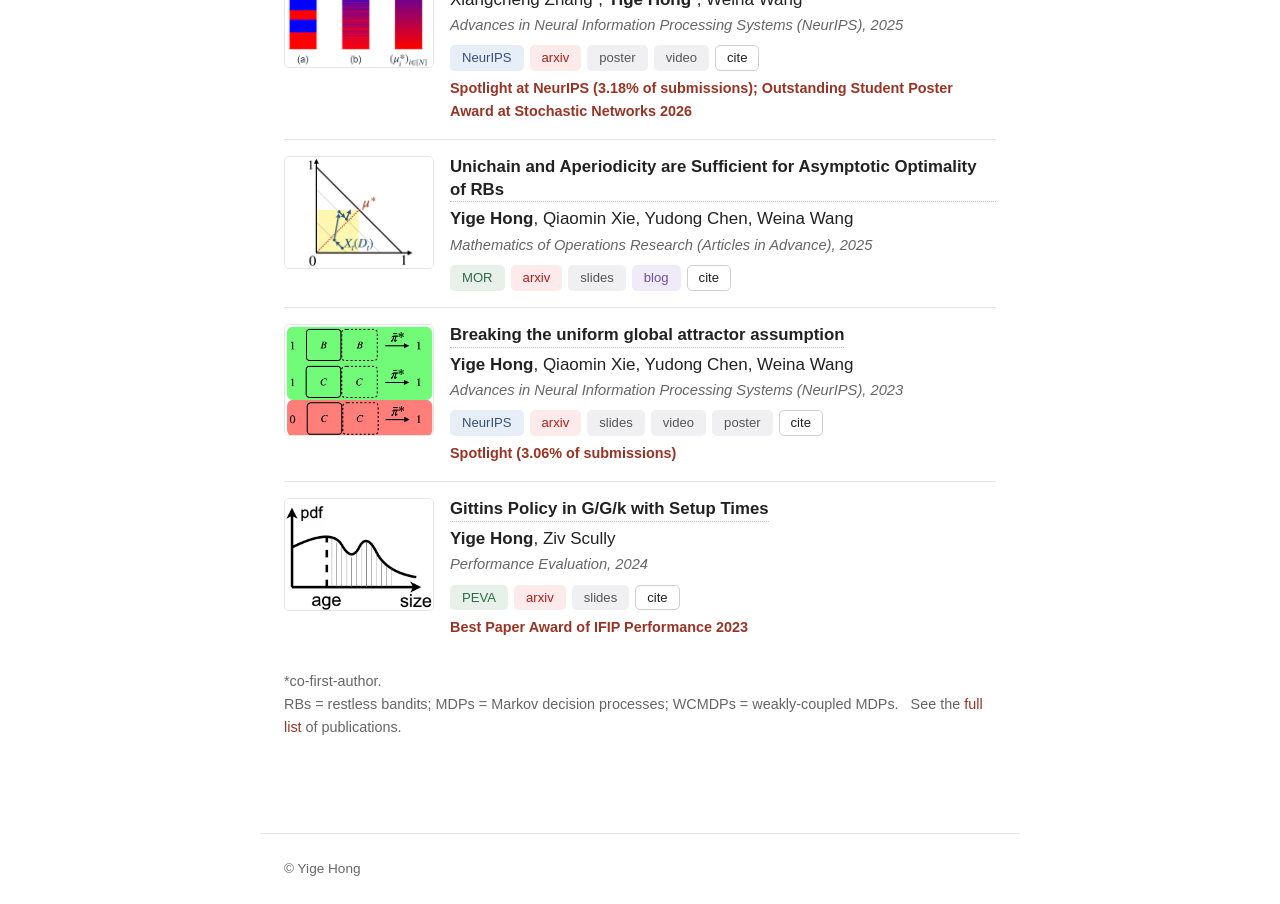
==== commit a68dd1c3: "Continue" ====
--- a/index.html
+++ b/index.html
@@ -103,7 +103,7 @@
     <h2>Selected publications</h2>
     <div id="selected-pubs"></div>
     <p class="note">
-      *co-first-author, #undergraduate student jointly mentored with my Ph.D. advisor.
+      *co-first-author.
       <br>
       RBs = restless bandits; MDPs = Markov decision processes; WCMDPs = weakly-coupled MDPs.
       &nbsp; See the <a href="publications.html">full list</a> of publications.
--- a/style.css
+++ b/style.css
@@ -170,7 +170,7 @@
   line-height: 1.3;
 }
 
-/* Slim bar for image-less areas (e.g. "Other topics"). */
+/* Slim bar for image-less areas (e.g. "RL, and an AI-generated paper"). */
 .area-bars { margin: 0 0 24px; }
 .area-bar {
   display: flex;
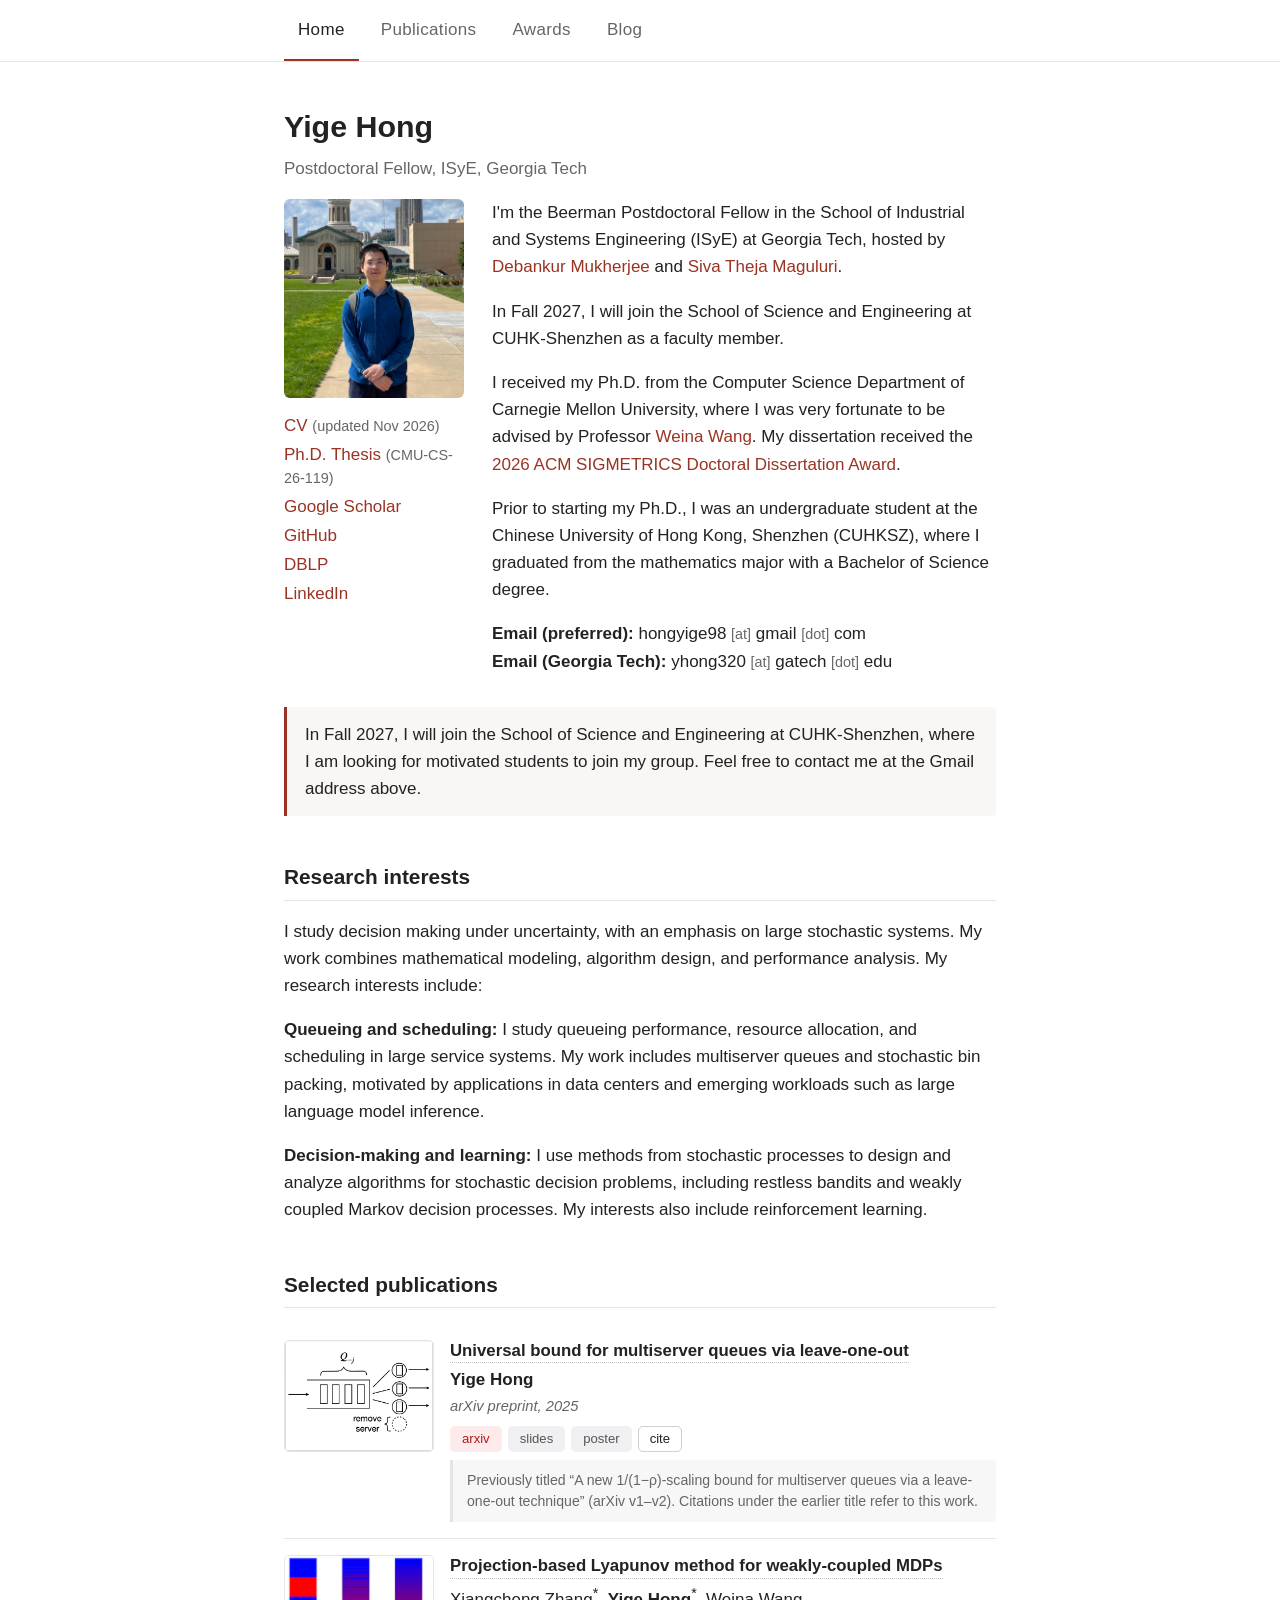
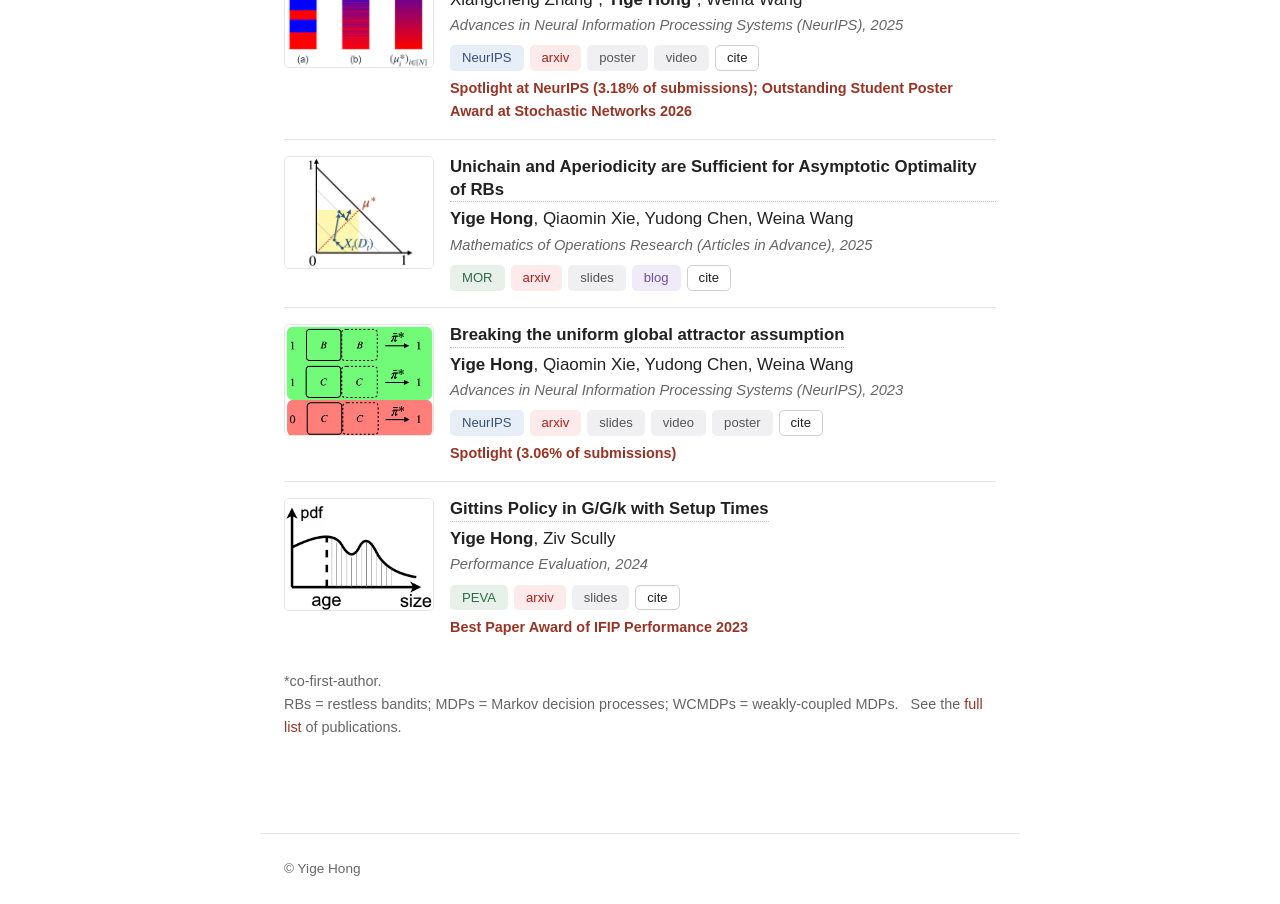
==== commit 19417e34: "Updated email address and a publication section label" ====
--- a/index.html
+++ b/index.html
@@ -60,14 +60,10 @@
           from the mathematics major with a Bachelor of Science degree.
         </p>
         <p class="contact">
-          <span class="label">Email:</span>
-          yigeh <span class="note">[at]</span> andrew <span class="note">[dot]</span> cmu <span class="note">[dot]</span> edu
-          <span class="note">(expiring soon)</span>
-          <br>
-          <span class="label">Email:</span>
+          <span class="label">Email (preferred):</span>
           hongyige98 <span class="note">[at]</span> gmail <span class="note">[dot]</span> com
           <br>
-          <span class="label">Email:</span>
+          <span class="label">Email (Georgia Tech):</span>
           yhong320 <span class="note">[at]</span> gatech <span class="note">[dot]</span> edu
         </p>
       </div>
@@ -76,7 +72,7 @@
     <div class="callout">
       In Fall 2027, I will join the School of Science and Engineering at
       CUHK-Shenzhen, where I am looking for motivated students to join my group.
-      Feel free to contact me!
+      Feel free to contact me at the Gmail address above.
     </div>
 
     <h2>Research interests</h2>
--- a/style.css
+++ b/style.css
@@ -170,7 +170,7 @@
   line-height: 1.3;
 }
 
-/* Slim bar for image-less areas (e.g. "RL, and an AI-generated paper"). */
+/* Slim bar for image-less areas (e.g. "RL, and an AI-discovered proof"). */
 .area-bars { margin: 0 0 24px; }
 .area-bar {
   display: flex;
